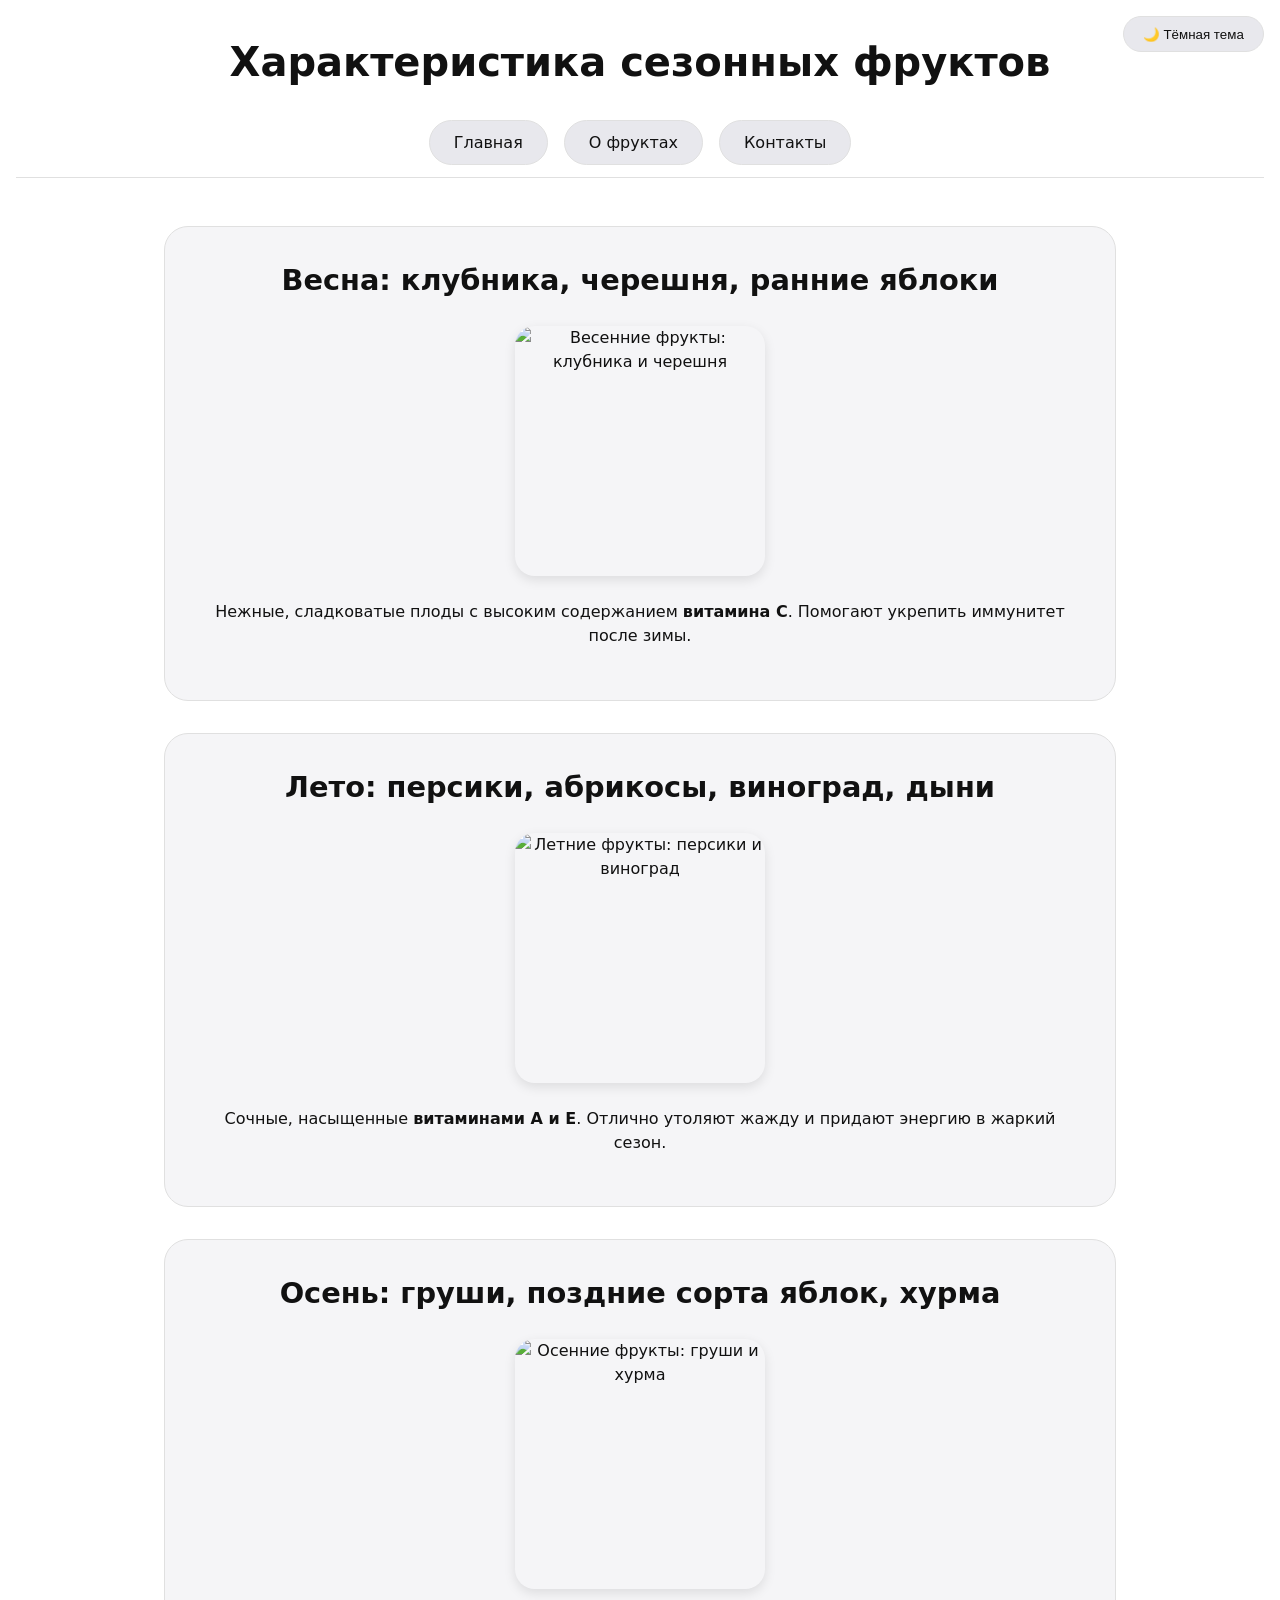
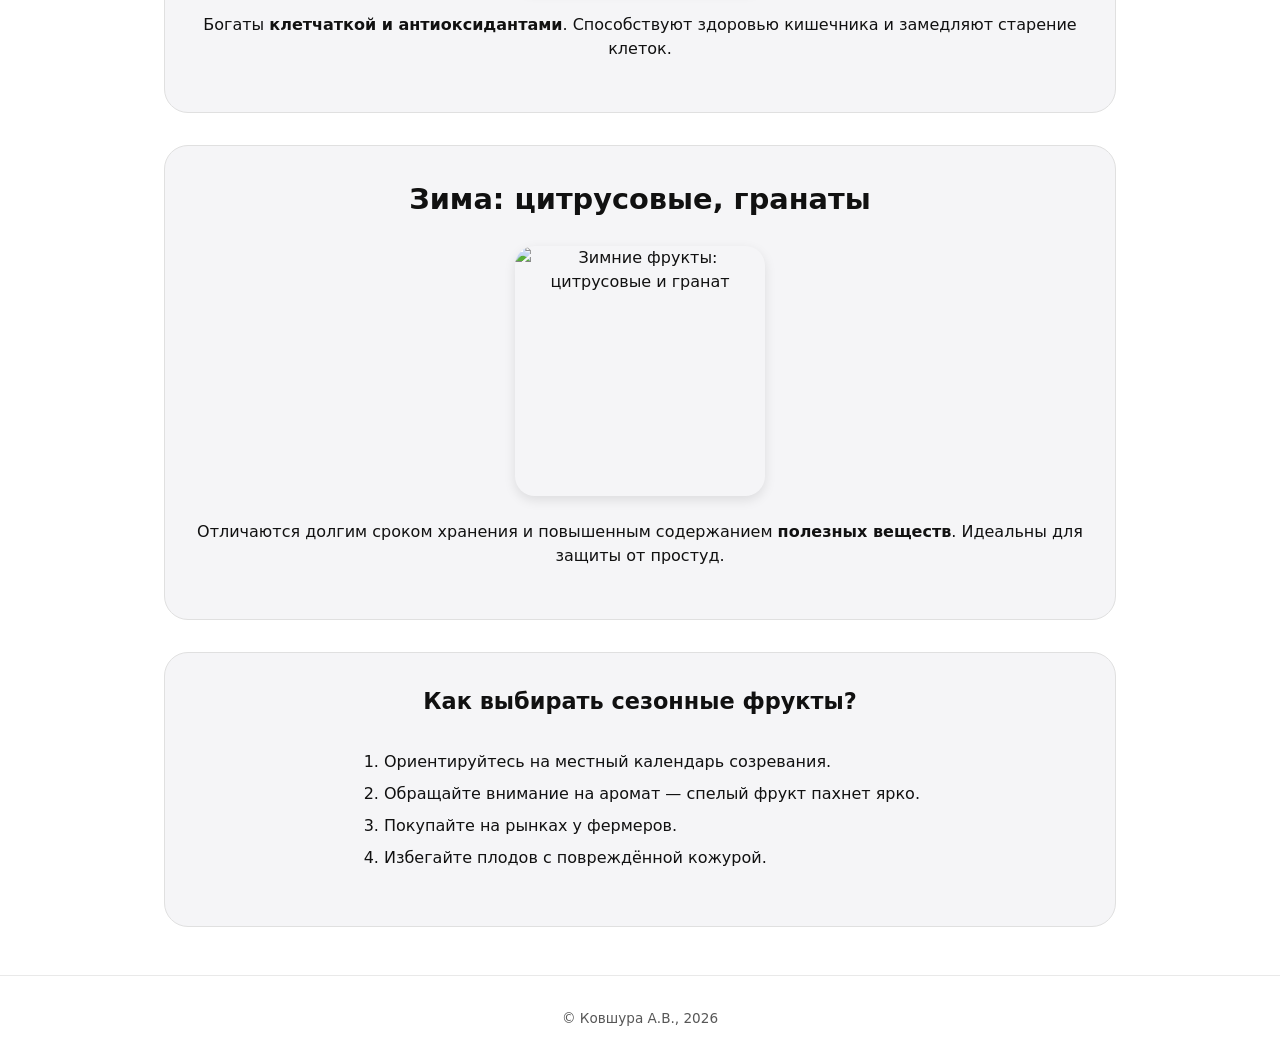
==== about.html @ 2fa9d203 "Update about.html" ====
<!DOCTYPE html>
<html lang="ru">
<head>
    <meta charset="UTF-8">
    <meta name="viewport" content="width=device-width, initial-scale=1.0">
    <title>О фруктах — Сезонные характеристики</title>
    <!-- Подключение внешних стилей -->
    <link rel="stylesheet" href="style.css">
</head>
<body>

    <div class="theme-header">
        <button id="theme-toggle" aria-label="Переключить тему">🌙 Тёмная тема</button>
    </div>

    <!-- ШАПКА САЙТА: название и навигация -->
    <header>
        <h1>Характеристика сезонных фруктов</h1>
        <!-- Горизонтальное меню навигации -->
        <nav class="nav-bar">
            <a href="index.html">Главная</a>
            <a href="about.html">О фруктах</a>
            <a href="contact.html">Контакты</a>
        </nav>
    </header>

    <!-- ОСНОВНОЙ КОНТЕНТ: сезонные описания с картинками -->
    <main>
        <!-- Раздел: Весенние фрукты -->
        <section class="card">
            <h2>Весна: клубника, черешня, ранние яблоки</h2>
            <img src="../sources/ images/fruits2.jpeg" width="250" height="250" class="content-image" alt="Весенние фрукты: клубника и черешня">
            <p>Нежные, сладковатые плоды с высоким содержанием <strong>витамина C</strong>. Помогают укрепить иммунитет после зимы.</p>
        </section>

        <!-- Раздел: Летние фрукты -->
        <section class="card">
            <h2>Лето: персики, абрикосы, виноград, дыни</h2>
            <img src="../sources/ images/fruits3.jpeg" width="250" height="250" class="content-image" alt="Летние фрукты: персики и виноград">
            <p>Сочные, насыщенные <strong>витаминами A и E</strong>. Отлично утоляют жажду и придают энергию в жаркий сезон.</p>
        </section>

        <!-- Раздел: Осенние фрукты -->
        <section class="card">
            <h2>Осень: груши, поздние сорта яблок, хурма</h2>
            <img src="../sources/ images/fruits5.jpeg" width="250" height="250" class="content-image" alt="Осенние фрукты: груши и хурма">
            <p>Богаты <strong>клетчаткой и антиоксидантами</strong>. Способствуют здоровью кишечника и замедляют старение клеток.</p>
        </section>

        <!-- Раздел: Зимние фрукты -->
        <section class="card">
            <h2>Зима: цитрусовые, гранаты</h2>
            <img src="../sources/ images/fruits4.jpeg" width="250" height="250" class="content-image" alt="Зимние фрукты: цитрусовые и гранат">
            <p>Отличаются долгим сроком хранения и повышенным содержанием <strong>полезных веществ</strong>. Идеальны для защиты от простуд.</p>
        </section>

        <!-- Раздел: нумерованный список советов -->
        <section class="card">
            <h3>Как выбирать сезонные фрукты?</h3>
            <ol>
                <li>Ориентируйтесь на местный календарь созревания.</li>
                <li>Обращайте внимание на аромат — спелый фрукт пахнет ярко.</li>
                <li>Покупайте на рынках у фермеров.</li>
                <li>Избегайте плодов с повреждённой кожурой.</li>
            </ol>
        </section>
    </main>

    <!-- ПОДВАЛ САЙТА -->
    <footer>
        <p>© Ковшура А.В., 2026</p>
    </footer>

    <script src="js/script.js" defer></script>
</body>
</html>
---- style.css ----
/* Корневые переменные для светлой темы */
:root {
  --bg-color: #ffffff;        /* Цвет фона страницы */
  --text-color: #111111;      /* Цвет текста */
  --card-bg: #f5f5f7;         /* Цвет фона карточек */
  --card-border: #e0e0e0;     /* Цвет рамок */
  --btn-bg: #e8e8ed;          /* Цвет фона кнопок */
  --btn-text: #111111;        /* Цвет текста на кнопках */
  --nav-bg: #ffffff;          /* Цвет фона меню */
  --transition: 0.3s ease;    /* Скорость плавных переходов */
  color-scheme: light;        /* Подсказка браузеру, что тема светлая */
}

/* Если в системе включена тёмная тема — автоматически меняем переменные */
@media (prefers-color-scheme: dark) {
  :root {
    --bg-color: #121212;
    --text-color: #e8e8ed;
    --card-bg: #1e1e1e;
    --card-border: #333333;
    --btn-bg: #2a2a2a;
    --btn-text: #e8e8ed;
    --nav-bg: #1a1a1a;
    color-scheme: dark;
  }
}

/* Светлая тема (когда нажали кнопку или выбрали вручную) */
[data-theme="light"] {
  --bg-color: #ffffff;
  --text-color: #111111;
  --card-bg: #f5f5f7;
  --card-border: #e0e0e0;
  --btn-bg: #e8e8ed;
  --btn-text: #111111;
  --nav-bg: #ffffff;
  color-scheme: light;
}

/* Тёмная тема (когда нажали кнопку или выбрали вручную) */
[data-theme="dark"] {
  --bg-color: #121212;
  --text-color: #e8e8ed;
  --card-bg: #1e1e1e;
  --card-border: #333333;
  --btn-bg: #2a2a2a;
  --btn-text: #e8e8ed;
  --nav-bg: #1a1a1a;
  color-scheme: dark;
}

/* Обнуляем отступы у всех элементов */
* {
  margin: 0;
  padding: 0;
  box-sizing: border-box;
}

/* Основные стили для всей страницы */
body {
  background-color: var(--bg-color);
  color: var(--text-color);
  font-family: system-ui, -apple-system, 'Segoe UI', Roboto, sans-serif;
  transition: background-color var(--transition), color var(--transition);
  line-height: 1.5;
  min-height: 100vh;
}

/* ШАПКА САЙТА — всё по центру */
header {
  text-align: center;           /* Выравниваем заголовок по центру */
  padding: 2rem 1rem 1rem;
  background-color: var(--bg-color);
}

/* Заголовок в шапке */
header h1 {
  font-size: 2.5rem;
  margin-bottom: 1rem;
  font-weight: 600;
}

/* Панель навигации (прилипает при скролле) */
.nav-bar {
  background-color: var(--nav-bg);
  border-bottom: 1px solid var(--card-border);
  padding: 0.75rem 2rem;
  display: flex;
  justify-content: center;      /* Кнопки меню по центру */
  gap: 1rem;                   /* Расстояние между кнопками */
  position: sticky;            /* Прилипает при скролле */
  top: 0;
  z-index: 100;
  backdrop-filter: blur(10px); /* Прозрачный фон с размытием */
}

/* Ссылки в навигации */
.nav-bar a {
  padding: 0.6rem 1.5rem;
  background-color: var(--btn-bg);
  color: var(--btn-text);
  border: 1px solid var(--card-border);
  border-radius: 100px;        /* Скруглённые кнопки */
  text-decoration: none;
  transition: all var(--transition);
}

/* Эффект при наведении на кнопку меню */
.nav-bar a:hover {
  transform: translateY(-2px);  /* Поднимается вверх */
  box-shadow: 0 4px 12px rgba(0, 0, 0, 0.1);
}

/* Кнопка переключения темы (плавает в правом углу) */
#theme-toggle {
  padding: 0.6rem 1.2rem;
  background-color: var(--btn-bg);
  color: var(--btn-text);
  border: 1px solid var(--card-border);
  border-radius: 100px;
  cursor: pointer;
  position: fixed;             /* Фиксированная позиция */
  top: 1rem;                   /* Отступ сверху */
  right: 1rem;                 /* Отступ справа */
  z-index: 1000;               /* Поверх всех элементов */
  backdrop-filter: blur(10px);
}

/* Основной блок с контентом */
main {
  max-width: 1000px;           /* Ограничиваем ширину */
  margin: 2rem auto;           /* Центрируем по горизонтали */
  padding: 0 1.5rem;
}

/* КАРТОЧКИ — белые блоки с информацией */
.card {
  background-color: var(--card-bg);
  border: 1px solid var(--card-border);
  border-radius: 24px;
  padding: 2rem;
  margin-bottom: 2rem;
  text-align: center;          /* Весь текст внутри по центру */
  transition: all var(--transition);
}

/* Эффект при наведении на карточку */
.card:hover {
  transform: translateY(-4px); /* Поднимается вверх */
  box-shadow: 0 12px 24px rgba(0, 0, 0, 0.1);
}

/* Заголовки внутри карточек */
.card h2, .card h3 {
  text-align: center;
  margin-bottom: 1rem;
}

/* Размер заголовка h2 внутри карточки */
.card h2 {
  font-size: 1.8rem;
}

/* Размер заголовка h3 внутри карточки */
.card h3 {
  font-size: 1.4rem;
}

/* Картинки внутри карточек */
.content-image {
  border-radius: 20px;
  display: block;
  margin: 1.5rem auto;         /* Центрируем картинку */
  transition: transform 0.3s ease;
  box-shadow: 0 4px 12px rgba(0, 0, 0, 0.1);
  max-width: 100%;             /* Не вылезает за пределы */
  height: auto;
}

/* Эффект увеличения картинки при наведении */
.content-image:hover {
  transform: scale(1.02);
}

/* Списки — выравниваем по левому краю внутри центрированной карточки */
.card ul, .card ol {
  text-align: left;
  display: inline-block;       /* Чтобы можно было центрировать блок */
  margin: 1rem auto;
  padding-left: 1.5rem;
}

/* Элементы списка */
.card li {
  margin-bottom: 0.5rem;
}

/* Абзацы внутри карточки */
.card p {
  text-align: center;
  margin-bottom: 1.2rem;
}

/* ПОДВАЛ САЙТА */
footer {
  text-align: center;
  padding: 2rem;
  margin-top: 3rem;
  border-top: 1px solid var(--card-border);
  font-size: 0.85rem;
  opacity: 0.7;
}

/* Стили для страницы КОНТАКТЫ */
.contact-info a {
  color: var(--text-color);
  text-decoration: none;
  border-bottom: 1px dashed var(--card-border);
}

/* Блок с кнопкой отправки запроса */
.request-block {
  margin-top: 1.5rem;
  padding-top: 1rem;
  border-top: 1px solid var(--card-border);
}

/* Кнопка отправки запроса */
.request-block button {
  padding: 0.8rem 1.8rem;
  background-color: var(--btn-bg);
  color: var(--btn-text);
  border: 1px solid var(--card-border);
  border-radius: 100px;
  cursor: pointer;
  transition: all var(--transition);
}

/* Эффект при наведении на кнопку */
.request-block button:hover {
  transform: translateY(-2px);
  box-shadow: 0 4px 12px rgba(0, 0, 0, 0.1);
}

/* АДАПТИВНОСТЬ ДЛЯ ТЕЛЕФОНОВ (ширина меньше 768px) */
@media (max-width: 768px) {
  /* Уменьшаем заголовок */
  header h1 {
    font-size: 1.8rem;
  }
  
  /* Уменьшаем отступы между кнопками меню */
  .nav-bar {
    gap: 0.5rem;
    padding: 0.75rem 1rem;
  }
  
  /* Уменьшаем кнопки меню */
  .nav-bar a {
    padding: 0.5rem 1rem;
    font-size: 0.85rem;
  }
  
  /* Уменьшаем отступы внутри карточек */
  .card {
    padding: 1.5rem;
  }
  
  /* Уменьшаем заголовки в карточках */
  .card h2 {
    font-size: 1.4rem;
  }
  
  /* Уменьшаем кнопку темы */
  #theme-toggle {
    padding: 0.5rem 1rem;
    font-size: 0.8rem;
  }
}
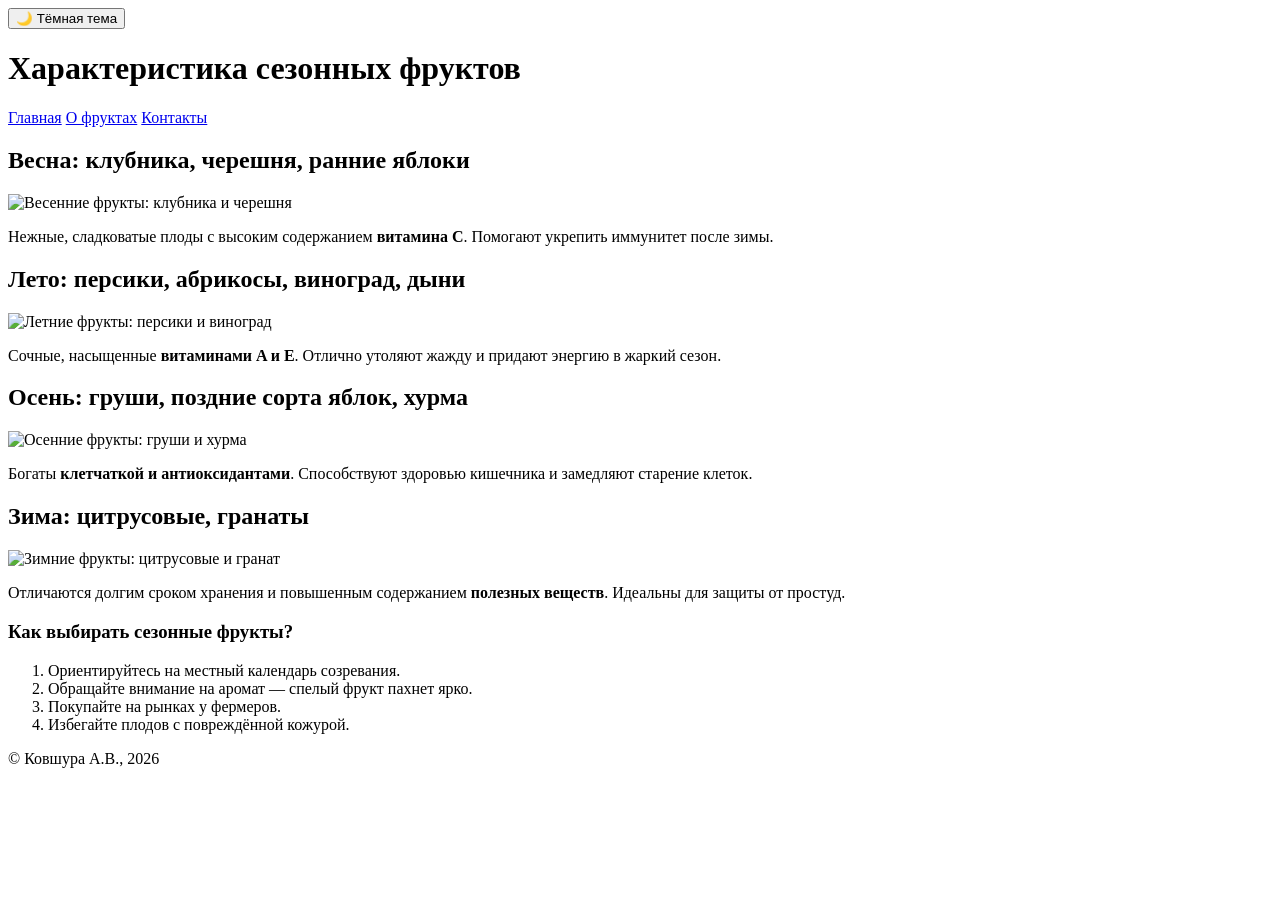
==== commit 90875473: "Update about.html" ====
--- a/about.html
+++ b/about.html
@@ -5,7 +5,7 @@
     <meta name="viewport" content="width=device-width, initial-scale=1.0">
     <title>О фруктах — Сезонные характеристики</title>
     <!-- Подключение внешних стилей -->
-    <link rel="stylesheet" href="style.css">
+    <link rel="stylesheet" href="css/style.css">
 </head>
 <body>
 
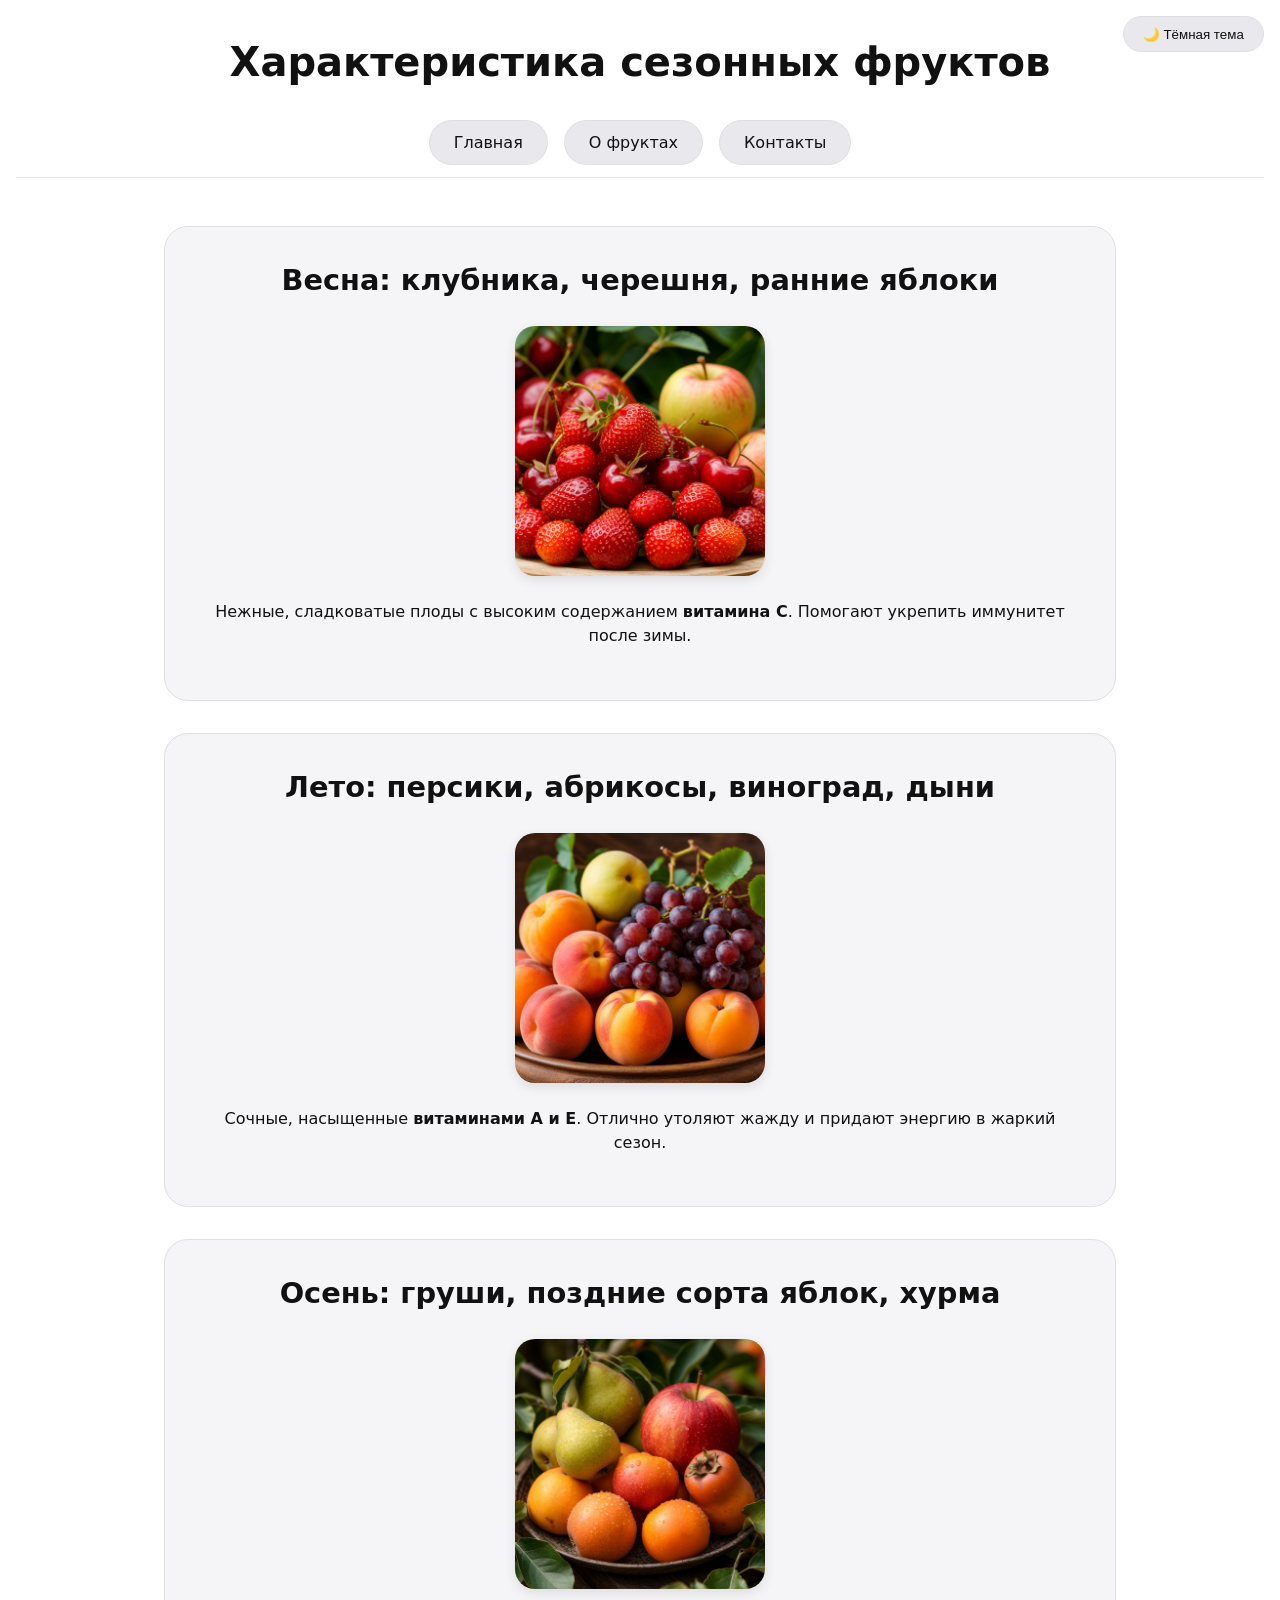
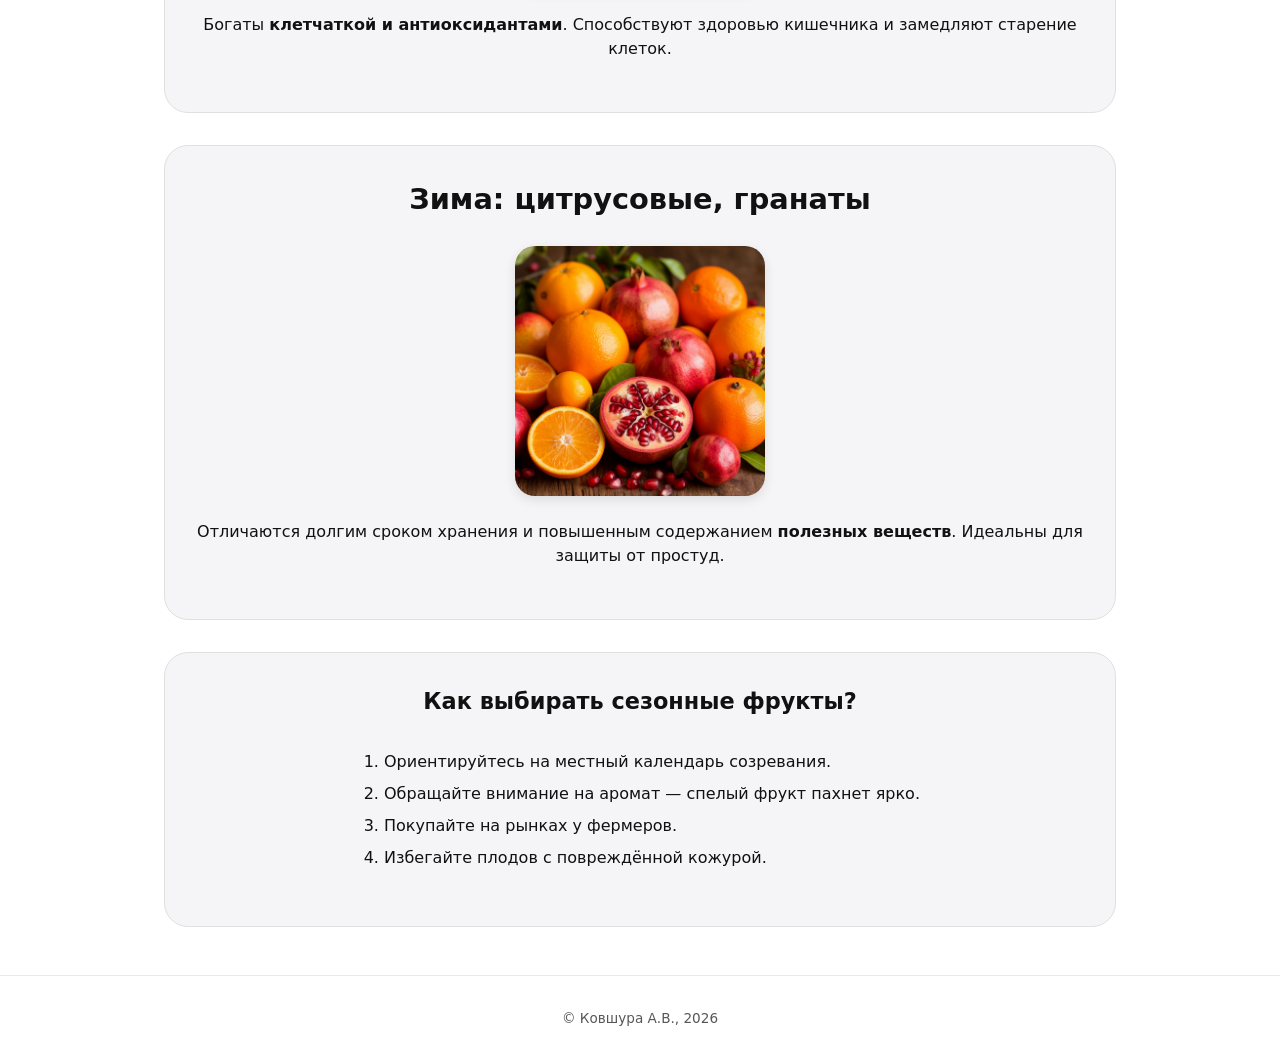
==== commit af19dd84: "Update about.html" ====
--- a/about.html
+++ b/about.html
@@ -5,7 +5,7 @@
     <meta name="viewport" content="width=device-width, initial-scale=1.0">
     <title>О фруктах — Сезонные характеристики</title>
     <!-- Подключение внешних стилей -->
-    <link rel="stylesheet" href="css/style.css">
+    <link rel="stylesheet" href="style.css">
 </head>
 <body>
 
@@ -29,28 +29,28 @@
         <!-- Раздел: Весенние фрукты -->
         <section class="card">
             <h2>Весна: клубника, черешня, ранние яблоки</h2>
-            <img src="../sources/ images/fruits2.jpeg" width="250" height="250" class="content-image" alt="Весенние фрукты: клубника и черешня">
+            <img src="fruits2.jpeg" width="250" height="250" class="content-image" alt="Весенние фрукты: клубника и черешня">
             <p>Нежные, сладковатые плоды с высоким содержанием <strong>витамина C</strong>. Помогают укрепить иммунитет после зимы.</p>
         </section>
 
         <!-- Раздел: Летние фрукты -->
         <section class="card">
             <h2>Лето: персики, абрикосы, виноград, дыни</h2>
-            <img src="../sources/ images/fruits3.jpeg" width="250" height="250" class="content-image" alt="Летние фрукты: персики и виноград">
+            <img src="fruits3.jpeg" width="250" height="250" class="content-image" alt="Летние фрукты: персики и виноград">
             <p>Сочные, насыщенные <strong>витаминами A и E</strong>. Отлично утоляют жажду и придают энергию в жаркий сезон.</p>
         </section>
 
         <!-- Раздел: Осенние фрукты -->
         <section class="card">
             <h2>Осень: груши, поздние сорта яблок, хурма</h2>
-            <img src="../sources/ images/fruits5.jpeg" width="250" height="250" class="content-image" alt="Осенние фрукты: груши и хурма">
+            <img src="fruits5.jpeg" width="250" height="250" class="content-image" alt="Осенние фрукты: груши и хурма">
             <p>Богаты <strong>клетчаткой и антиоксидантами</strong>. Способствуют здоровью кишечника и замедляют старение клеток.</p>
         </section>
 
         <!-- Раздел: Зимние фрукты -->
         <section class="card">
             <h2>Зима: цитрусовые, гранаты</h2>
-            <img src="../sources/ images/fruits4.jpeg" width="250" height="250" class="content-image" alt="Зимние фрукты: цитрусовые и гранат">
+            <img src="fruits4.jpeg" width="250" height="250" class="content-image" alt="Зимние фрукты: цитрусовые и гранат">
             <p>Отличаются долгим сроком хранения и повышенным содержанием <strong>полезных веществ</strong>. Идеальны для защиты от простуд.</p>
         </section>
 
@@ -71,6 +71,6 @@
         <p>© Ковшура А.В., 2026</p>
     </footer>
 
-    <script src="js/script.js" defer></script>
+    <script src="script.js" defer></script>
 </body>
 </html>
--- a/style.css
+++ b/style.css
@@ -0,0 +1,279 @@
+/* Корневые переменные для светлой темы */
+:root {
+  --bg-color: #ffffff;        /* Цвет фона страницы */
+  --text-color: #111111;      /* Цвет текста */
+  --card-bg: #f5f5f7;         /* Цвет фона карточек */
+  --card-border: #e0e0e0;     /* Цвет рамок */
+  --btn-bg: #e8e8ed;          /* Цвет фона кнопок */
+  --btn-text: #111111;        /* Цвет текста на кнопках */
+  --nav-bg: #ffffff;          /* Цвет фона меню */
+  --transition: 0.3s ease;    /* Скорость плавных переходов */
+  color-scheme: light;        /* Подсказка браузеру, что тема светлая */
+}
+
+/* Если в системе включена тёмная тема — автоматически меняем переменные */
+@media (prefers-color-scheme: dark) {
+  :root {
+    --bg-color: #121212;
+    --text-color: #e8e8ed;
+    --card-bg: #1e1e1e;
+    --card-border: #333333;
+    --btn-bg: #2a2a2a;
+    --btn-text: #e8e8ed;
+    --nav-bg: #1a1a1a;
+    color-scheme: dark;
+  }
+}
+
+/* Светлая тема (когда нажали кнопку или выбрали вручную) */
+[data-theme="light"] {
+  --bg-color: #ffffff;
+  --text-color: #111111;
+  --card-bg: #f5f5f7;
+  --card-border: #e0e0e0;
+  --btn-bg: #e8e8ed;
+  --btn-text: #111111;
+  --nav-bg: #ffffff;
+  color-scheme: light;
+}
+
+/* Тёмная тема (когда нажали кнопку или выбрали вручную) */
+[data-theme="dark"] {
+  --bg-color: #121212;
+  --text-color: #e8e8ed;
+  --card-bg: #1e1e1e;
+  --card-border: #333333;
+  --btn-bg: #2a2a2a;
+  --btn-text: #e8e8ed;
+  --nav-bg: #1a1a1a;
+  color-scheme: dark;
+}
+
+/* Обнуляем отступы у всех элементов */
+* {
+  margin: 0;
+  padding: 0;
+  box-sizing: border-box;
+}
+
+/* Основные стили для всей страницы */
+body {
+  background-color: var(--bg-color);
+  color: var(--text-color);
+  font-family: system-ui, -apple-system, 'Segoe UI', Roboto, sans-serif;
+  transition: background-color var(--transition), color var(--transition);
+  line-height: 1.5;
+  min-height: 100vh;
+}
+
+/* ШАПКА САЙТА — всё по центру */
+header {
+  text-align: center;           /* Выравниваем заголовок по центру */
+  padding: 2rem 1rem 1rem;
+  background-color: var(--bg-color);
+}
+
+/* Заголовок в шапке */
+header h1 {
+  font-size: 2.5rem;
+  margin-bottom: 1rem;
+  font-weight: 600;
+}
+
+/* Панель навигации (прилипает при скролле) */
+.nav-bar {
+  background-color: var(--nav-bg);
+  border-bottom: 1px solid var(--card-border);
+  padding: 0.75rem 2rem;
+  display: flex;
+  justify-content: center;      /* Кнопки меню по центру */
+  gap: 1rem;                   /* Расстояние между кнопками */
+  position: sticky;            /* Прилипает при скролле */
+  top: 0;
+  z-index: 100;
+  backdrop-filter: blur(10px); /* Прозрачный фон с размытием */
+}
+
+/* Ссылки в навигации */
+.nav-bar a {
+  padding: 0.6rem 1.5rem;
+  background-color: var(--btn-bg);
+  color: var(--btn-text);
+  border: 1px solid var(--card-border);
+  border-radius: 100px;        /* Скруглённые кнопки */
+  text-decoration: none;
+  transition: all var(--transition);
+}
+
+/* Эффект при наведении на кнопку меню */
+.nav-bar a:hover {
+  transform: translateY(-2px);  /* Поднимается вверх */
+  box-shadow: 0 4px 12px rgba(0, 0, 0, 0.1);
+}
+
+/* Кнопка переключения темы (плавает в правом углу) */
+#theme-toggle {
+  padding: 0.6rem 1.2rem;
+  background-color: var(--btn-bg);
+  color: var(--btn-text);
+  border: 1px solid var(--card-border);
+  border-radius: 100px;
+  cursor: pointer;
+  position: fixed;             /* Фиксированная позиция */
+  top: 1rem;                   /* Отступ сверху */
+  right: 1rem;                 /* Отступ справа */
+  z-index: 1000;               /* Поверх всех элементов */
+  backdrop-filter: blur(10px);
+}
+
+/* Основной блок с контентом */
+main {
+  max-width: 1000px;           /* Ограничиваем ширину */
+  margin: 2rem auto;           /* Центрируем по горизонтали */
+  padding: 0 1.5rem;
+}
+
+/* КАРТОЧКИ — белые блоки с информацией */
+.card {
+  background-color: var(--card-bg);
+  border: 1px solid var(--card-border);
+  border-radius: 24px;
+  padding: 2rem;
+  margin-bottom: 2rem;
+  text-align: center;          /* Весь текст внутри по центру */
+  transition: all var(--transition);
+}
+
+/* Эффект при наведении на карточку */
+.card:hover {
+  transform: translateY(-4px); /* Поднимается вверх */
+  box-shadow: 0 12px 24px rgba(0, 0, 0, 0.1);
+}
+
+/* Заголовки внутри карточек */
+.card h2, .card h3 {
+  text-align: center;
+  margin-bottom: 1rem;
+}
+
+/* Размер заголовка h2 внутри карточки */
+.card h2 {
+  font-size: 1.8rem;
+}
+
+/* Размер заголовка h3 внутри карточки */
+.card h3 {
+  font-size: 1.4rem;
+}
+
+/* Картинки внутри карточек */
+.content-image {
+  border-radius: 20px;
+  display: block;
+  margin: 1.5rem auto;         /* Центрируем картинку */
+  transition: transform 0.3s ease;
+  box-shadow: 0 4px 12px rgba(0, 0, 0, 0.1);
+  max-width: 100%;             /* Не вылезает за пределы */
+  height: auto;
+}
+
+/* Эффект увеличения картинки при наведении */
+.content-image:hover {
+  transform: scale(1.02);
+}
+
+/* Списки — выравниваем по левому краю внутри центрированной карточки */
+.card ul, .card ol {
+  text-align: left;
+  display: inline-block;       /* Чтобы можно было центрировать блок */
+  margin: 1rem auto;
+  padding-left: 1.5rem;
+}
+
+/* Элементы списка */
+.card li {
+  margin-bottom: 0.5rem;
+}
+
+/* Абзацы внутри карточки */
+.card p {
+  text-align: center;
+  margin-bottom: 1.2rem;
+}
+
+/* ПОДВАЛ САЙТА */
+footer {
+  text-align: center;
+  padding: 2rem;
+  margin-top: 3rem;
+  border-top: 1px solid var(--card-border);
+  font-size: 0.85rem;
+  opacity: 0.7;
+}
+
+/* Стили для страницы КОНТАКТЫ */
+.contact-info a {
+  color: var(--text-color);
+  text-decoration: none;
+  border-bottom: 1px dashed var(--card-border);
+}
+
+/* Блок с кнопкой отправки запроса */
+.request-block {
+  margin-top: 1.5rem;
+  padding-top: 1rem;
+  border-top: 1px solid var(--card-border);
+}
+
+/* Кнопка отправки запроса */
+.request-block button {
+  padding: 0.8rem 1.8rem;
+  background-color: var(--btn-bg);
+  color: var(--btn-text);
+  border: 1px solid var(--card-border);
+  border-radius: 100px;
+  cursor: pointer;
+  transition: all var(--transition);
+}
+
+/* Эффект при наведении на кнопку */
+.request-block button:hover {
+  transform: translateY(-2px);
+  box-shadow: 0 4px 12px rgba(0, 0, 0, 0.1);
+}
+
+/* АДАПТИВНОСТЬ ДЛЯ ТЕЛЕФОНОВ (ширина меньше 768px) */
+@media (max-width: 768px) {
+  /* Уменьшаем заголовок */
+  header h1 {
+    font-size: 1.8rem;
+  }
+  
+  /* Уменьшаем отступы между кнопками меню */
+  .nav-bar {
+    gap: 0.5rem;
+    padding: 0.75rem 1rem;
+  }
+  
+  /* Уменьшаем кнопки меню */
+  .nav-bar a {
+    padding: 0.5rem 1rem;
+    font-size: 0.85rem;
+  }
+  
+  /* Уменьшаем отступы внутри карточек */
+  .card {
+    padding: 1.5rem;
+  }
+  
+  /* Уменьшаем заголовки в карточках */
+  .card h2 {
+    font-size: 1.4rem;
+  }
+  
+  /* Уменьшаем кнопку темы */
+  #theme-toggle {
+    padding: 0.5rem 1rem;
+    font-size: 0.8rem;
+  }
+}
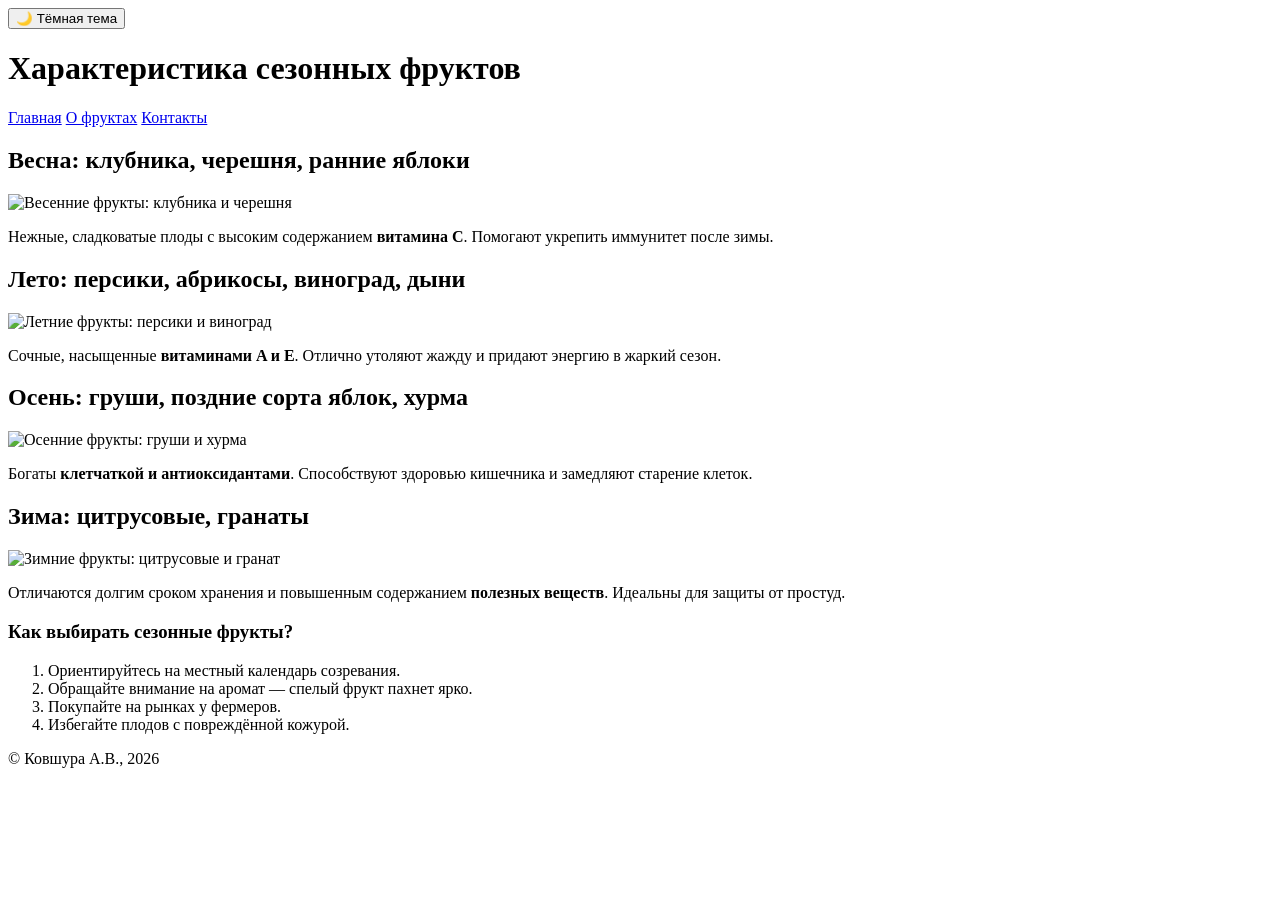
==== commit 62c1abc8: "Update about.html" ====
--- a/about.html
+++ b/about.html
@@ -5,7 +5,7 @@
     <meta name="viewport" content="width=device-width, initial-scale=1.0">
     <title>О фруктах — Сезонные характеристики</title>
     <!-- Подключение внешних стилей -->
-    <link rel="stylesheet" href="style.css">
+    <link rel="stylesheet" href="css/style.css">
 </head>
 <body>
 
@@ -29,28 +29,28 @@
         <!-- Раздел: Весенние фрукты -->
         <section class="card">
             <h2>Весна: клубника, черешня, ранние яблоки</h2>
-            <img src="fruits2.jpeg" width="250" height="250" class="content-image" alt="Весенние фрукты: клубника и черешня">
+            <img src="../sources/ images/fruits2.jpeg" width="250" height="250" class="content-image" alt="Весенние фрукты: клубника и черешня">
             <p>Нежные, сладковатые плоды с высоким содержанием <strong>витамина C</strong>. Помогают укрепить иммунитет после зимы.</p>
         </section>
 
         <!-- Раздел: Летние фрукты -->
         <section class="card">
             <h2>Лето: персики, абрикосы, виноград, дыни</h2>
-            <img src="fruits3.jpeg" width="250" height="250" class="content-image" alt="Летние фрукты: персики и виноград">
+            <img src="../sources/ images/fruits3.jpeg" width="250" height="250" class="content-image" alt="Летние фрукты: персики и виноград">
             <p>Сочные, насыщенные <strong>витаминами A и E</strong>. Отлично утоляют жажду и придают энергию в жаркий сезон.</p>
         </section>
 
         <!-- Раздел: Осенние фрукты -->
         <section class="card">
             <h2>Осень: груши, поздние сорта яблок, хурма</h2>
-            <img src="fruits5.jpeg" width="250" height="250" class="content-image" alt="Осенние фрукты: груши и хурма">
+            <img src="../sources/ images/fruits5.jpeg" width="250" height="250" class="content-image" alt="Осенние фрукты: груши и хурма">
             <p>Богаты <strong>клетчаткой и антиоксидантами</strong>. Способствуют здоровью кишечника и замедляют старение клеток.</p>
         </section>
 
         <!-- Раздел: Зимние фрукты -->
         <section class="card">
             <h2>Зима: цитрусовые, гранаты</h2>
-            <img src="fruits4.jpeg" width="250" height="250" class="content-image" alt="Зимние фрукты: цитрусовые и гранат">
+            <img src="../sources/ images/fruits4.jpeg" width="250" height="250" class="content-image" alt="Зимние фрукты: цитрусовые и гранат">
             <p>Отличаются долгим сроком хранения и повышенным содержанием <strong>полезных веществ</strong>. Идеальны для защиты от простуд.</p>
         </section>
 
@@ -71,6 +71,6 @@
         <p>© Ковшура А.В., 2026</p>
     </footer>
 
-    <script src="script.js" defer></script>
+    <script src="js/script.js" defer></script>
 </body>
 </html>
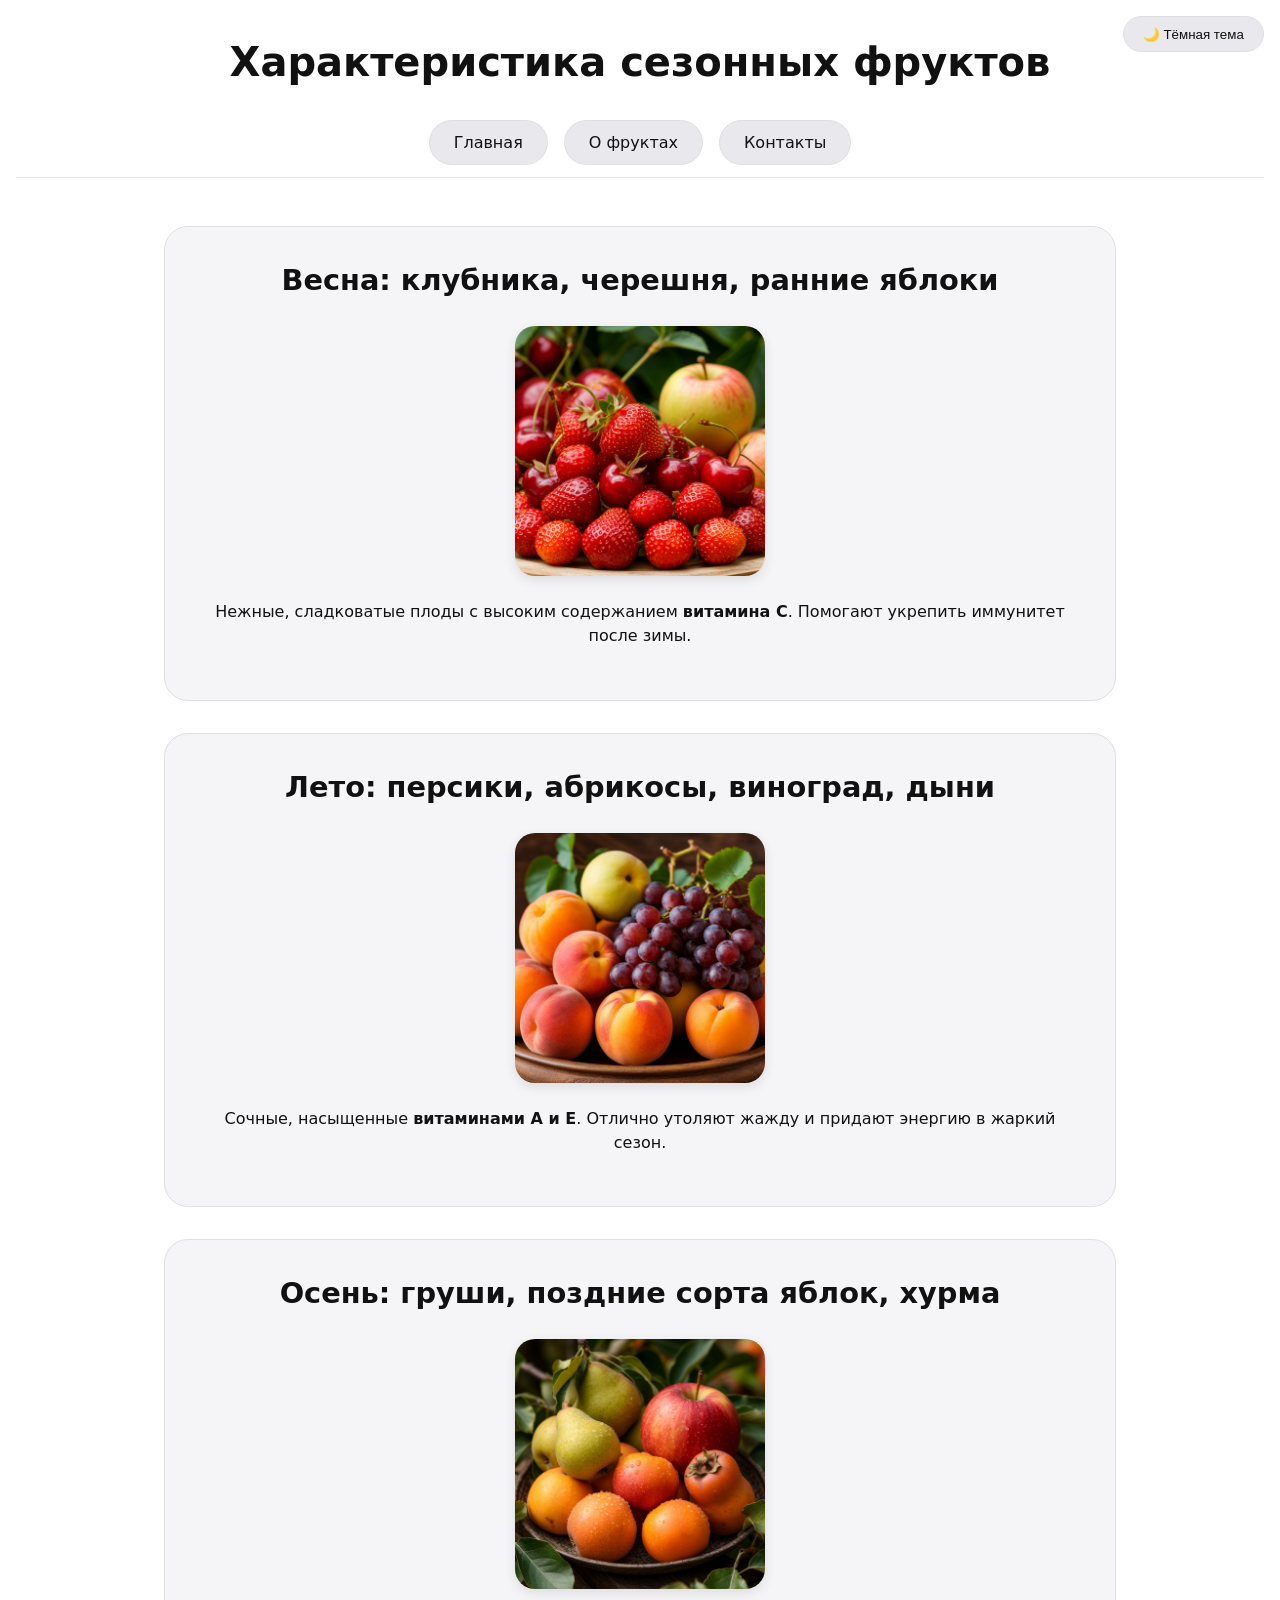
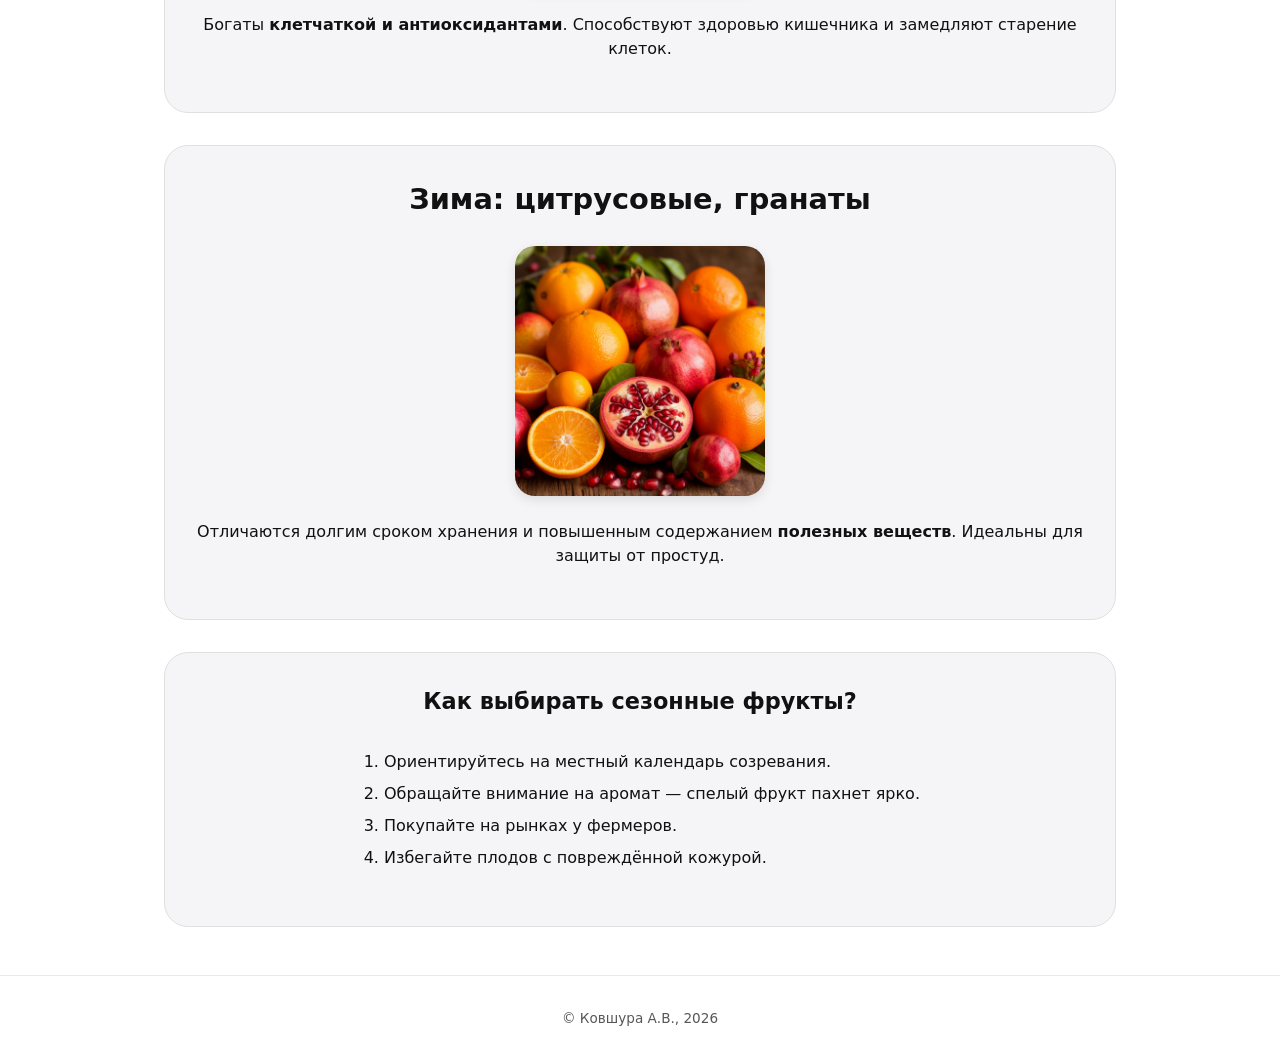
==== commit fb87cdd6: "Update about.html" ====
--- a/about.html
+++ b/about.html
@@ -5,7 +5,7 @@
     <meta name="viewport" content="width=device-width, initial-scale=1.0">
     <title>О фруктах — Сезонные характеристики</title>
     <!-- Подключение внешних стилей -->
-    <link rel="stylesheet" href="css/style.css">
+    <link rel="stylesheet" href="style.css">
 </head>
 <body>
 
@@ -29,28 +29,28 @@
         <!-- Раздел: Весенние фрукты -->
         <section class="card">
             <h2>Весна: клубника, черешня, ранние яблоки</h2>
-            <img src="../sources/ images/fruits2.jpeg" width="250" height="250" class="content-image" alt="Весенние фрукты: клубника и черешня">
+            <img src="fruits2.jpeg" width="250" height="250" class="content-image" alt="Весенние фрукты: клубника и черешня">
             <p>Нежные, сладковатые плоды с высоким содержанием <strong>витамина C</strong>. Помогают укрепить иммунитет после зимы.</p>
         </section>
 
         <!-- Раздел: Летние фрукты -->
         <section class="card">
             <h2>Лето: персики, абрикосы, виноград, дыни</h2>
-            <img src="../sources/ images/fruits3.jpeg" width="250" height="250" class="content-image" alt="Летние фрукты: персики и виноград">
+            <img src="fruits3.jpeg" width="250" height="250" class="content-image" alt="Летние фрукты: персики и виноград">
             <p>Сочные, насыщенные <strong>витаминами A и E</strong>. Отлично утоляют жажду и придают энергию в жаркий сезон.</p>
         </section>
 
         <!-- Раздел: Осенние фрукты -->
         <section class="card">
             <h2>Осень: груши, поздние сорта яблок, хурма</h2>
-            <img src="../sources/ images/fruits5.jpeg" width="250" height="250" class="content-image" alt="Осенние фрукты: груши и хурма">
+            <img src="fruits5.jpeg" width="250" height="250" class="content-image" alt="Осенние фрукты: груши и хурма">
             <p>Богаты <strong>клетчаткой и антиоксидантами</strong>. Способствуют здоровью кишечника и замедляют старение клеток.</p>
         </section>
 
         <!-- Раздел: Зимние фрукты -->
         <section class="card">
             <h2>Зима: цитрусовые, гранаты</h2>
-            <img src="../sources/ images/fruits4.jpeg" width="250" height="250" class="content-image" alt="Зимние фрукты: цитрусовые и гранат">
+            <img src="fruits4.jpeg" width="250" height="250" class="content-image" alt="Зимние фрукты: цитрусовые и гранат">
             <p>Отличаются долгим сроком хранения и повышенным содержанием <strong>полезных веществ</strong>. Идеальны для защиты от простуд.</p>
         </section>
 
@@ -71,6 +71,6 @@
         <p>© Ковшура А.В., 2026</p>
     </footer>
 
-    <script src="js/script.js" defer></script>
+    <script src="script.js" defer></script>
 </body>
 </html>
--- a/style.css
+++ b/style.css
@@ -0,0 +1,279 @@
+/* Корневые переменные для светлой темы */
+:root {
+  --bg-color: #ffffff;        /* Цвет фона страницы */
+  --text-color: #111111;      /* Цвет текста */
+  --card-bg: #f5f5f7;         /* Цвет фона карточек */
+  --card-border: #e0e0e0;     /* Цвет рамок */
+  --btn-bg: #e8e8ed;          /* Цвет фона кнопок */
+  --btn-text: #111111;        /* Цвет текста на кнопках */
+  --nav-bg: #ffffff;          /* Цвет фона меню */
+  --transition: 0.3s ease;    /* Скорость плавных переходов */
+  color-scheme: light;        /* Подсказка браузеру, что тема светлая */
+}
+
+/* Если в системе включена тёмная тема — автоматически меняем переменные */
+@media (prefers-color-scheme: dark) {
+  :root {
+    --bg-color: #121212;
+    --text-color: #e8e8ed;
+    --card-bg: #1e1e1e;
+    --card-border: #333333;
+    --btn-bg: #2a2a2a;
+    --btn-text: #e8e8ed;
+    --nav-bg: #1a1a1a;
+    color-scheme: dark;
+  }
+}
+
+/* Светлая тема (когда нажали кнопку или выбрали вручную) */
+[data-theme="light"] {
+  --bg-color: #ffffff;
+  --text-color: #111111;
+  --card-bg: #f5f5f7;
+  --card-border: #e0e0e0;
+  --btn-bg: #e8e8ed;
+  --btn-text: #111111;
+  --nav-bg: #ffffff;
+  color-scheme: light;
+}
+
+/* Тёмная тема (когда нажали кнопку или выбрали вручную) */
+[data-theme="dark"] {
+  --bg-color: #121212;
+  --text-color: #e8e8ed;
+  --card-bg: #1e1e1e;
+  --card-border: #333333;
+  --btn-bg: #2a2a2a;
+  --btn-text: #e8e8ed;
+  --nav-bg: #1a1a1a;
+  color-scheme: dark;
+}
+
+/* Обнуляем отступы у всех элементов */
+* {
+  margin: 0;
+  padding: 0;
+  box-sizing: border-box;
+}
+
+/* Основные стили для всей страницы */
+body {
+  background-color: var(--bg-color);
+  color: var(--text-color);
+  font-family: system-ui, -apple-system, 'Segoe UI', Roboto, sans-serif;
+  transition: background-color var(--transition), color var(--transition);
+  line-height: 1.5;
+  min-height: 100vh;
+}
+
+/* ШАПКА САЙТА — всё по центру */
+header {
+  text-align: center;           /* Выравниваем заголовок по центру */
+  padding: 2rem 1rem 1rem;
+  background-color: var(--bg-color);
+}
+
+/* Заголовок в шапке */
+header h1 {
+  font-size: 2.5rem;
+  margin-bottom: 1rem;
+  font-weight: 600;
+}
+
+/* Панель навигации (прилипает при скролле) */
+.nav-bar {
+  background-color: var(--nav-bg);
+  border-bottom: 1px solid var(--card-border);
+  padding: 0.75rem 2rem;
+  display: flex;
+  justify-content: center;      /* Кнопки меню по центру */
+  gap: 1rem;                   /* Расстояние между кнопками */
+  position: sticky;            /* Прилипает при скролле */
+  top: 0;
+  z-index: 100;
+  backdrop-filter: blur(10px); /* Прозрачный фон с размытием */
+}
+
+/* Ссылки в навигации */
+.nav-bar a {
+  padding: 0.6rem 1.5rem;
+  background-color: var(--btn-bg);
+  color: var(--btn-text);
+  border: 1px solid var(--card-border);
+  border-radius: 100px;        /* Скруглённые кнопки */
+  text-decoration: none;
+  transition: all var(--transition);
+}
+
+/* Эффект при наведении на кнопку меню */
+.nav-bar a:hover {
+  transform: translateY(-2px);  /* Поднимается вверх */
+  box-shadow: 0 4px 12px rgba(0, 0, 0, 0.1);
+}
+
+/* Кнопка переключения темы (плавает в правом углу) */
+#theme-toggle {
+  padding: 0.6rem 1.2rem;
+  background-color: var(--btn-bg);
+  color: var(--btn-text);
+  border: 1px solid var(--card-border);
+  border-radius: 100px;
+  cursor: pointer;
+  position: fixed;             /* Фиксированная позиция */
+  top: 1rem;                   /* Отступ сверху */
+  right: 1rem;                 /* Отступ справа */
+  z-index: 1000;               /* Поверх всех элементов */
+  backdrop-filter: blur(10px);
+}
+
+/* Основной блок с контентом */
+main {
+  max-width: 1000px;           /* Ограничиваем ширину */
+  margin: 2rem auto;           /* Центрируем по горизонтали */
+  padding: 0 1.5rem;
+}
+
+/* КАРТОЧКИ — белые блоки с информацией */
+.card {
+  background-color: var(--card-bg);
+  border: 1px solid var(--card-border);
+  border-radius: 24px;
+  padding: 2rem;
+  margin-bottom: 2rem;
+  text-align: center;          /* Весь текст внутри по центру */
+  transition: all var(--transition);
+}
+
+/* Эффект при наведении на карточку */
+.card:hover {
+  transform: translateY(-4px); /* Поднимается вверх */
+  box-shadow: 0 12px 24px rgba(0, 0, 0, 0.1);
+}
+
+/* Заголовки внутри карточек */
+.card h2, .card h3 {
+  text-align: center;
+  margin-bottom: 1rem;
+}
+
+/* Размер заголовка h2 внутри карточки */
+.card h2 {
+  font-size: 1.8rem;
+}
+
+/* Размер заголовка h3 внутри карточки */
+.card h3 {
+  font-size: 1.4rem;
+}
+
+/* Картинки внутри карточек */
+.content-image {
+  border-radius: 20px;
+  display: block;
+  margin: 1.5rem auto;         /* Центрируем картинку */
+  transition: transform 0.3s ease;
+  box-shadow: 0 4px 12px rgba(0, 0, 0, 0.1);
+  max-width: 100%;             /* Не вылезает за пределы */
+  height: auto;
+}
+
+/* Эффект увеличения картинки при наведении */
+.content-image:hover {
+  transform: scale(1.02);
+}
+
+/* Списки — выравниваем по левому краю внутри центрированной карточки */
+.card ul, .card ol {
+  text-align: left;
+  display: inline-block;       /* Чтобы можно было центрировать блок */
+  margin: 1rem auto;
+  padding-left: 1.5rem;
+}
+
+/* Элементы списка */
+.card li {
+  margin-bottom: 0.5rem;
+}
+
+/* Абзацы внутри карточки */
+.card p {
+  text-align: center;
+  margin-bottom: 1.2rem;
+}
+
+/* ПОДВАЛ САЙТА */
+footer {
+  text-align: center;
+  padding: 2rem;
+  margin-top: 3rem;
+  border-top: 1px solid var(--card-border);
+  font-size: 0.85rem;
+  opacity: 0.7;
+}
+
+/* Стили для страницы КОНТАКТЫ */
+.contact-info a {
+  color: var(--text-color);
+  text-decoration: none;
+  border-bottom: 1px dashed var(--card-border);
+}
+
+/* Блок с кнопкой отправки запроса */
+.request-block {
+  margin-top: 1.5rem;
+  padding-top: 1rem;
+  border-top: 1px solid var(--card-border);
+}
+
+/* Кнопка отправки запроса */
+.request-block button {
+  padding: 0.8rem 1.8rem;
+  background-color: var(--btn-bg);
+  color: var(--btn-text);
+  border: 1px solid var(--card-border);
+  border-radius: 100px;
+  cursor: pointer;
+  transition: all var(--transition);
+}
+
+/* Эффект при наведении на кнопку */
+.request-block button:hover {
+  transform: translateY(-2px);
+  box-shadow: 0 4px 12px rgba(0, 0, 0, 0.1);
+}
+
+/* АДАПТИВНОСТЬ ДЛЯ ТЕЛЕФОНОВ (ширина меньше 768px) */
+@media (max-width: 768px) {
+  /* Уменьшаем заголовок */
+  header h1 {
+    font-size: 1.8rem;
+  }
+  
+  /* Уменьшаем отступы между кнопками меню */
+  .nav-bar {
+    gap: 0.5rem;
+    padding: 0.75rem 1rem;
+  }
+  
+  /* Уменьшаем кнопки меню */
+  .nav-bar a {
+    padding: 0.5rem 1rem;
+    font-size: 0.85rem;
+  }
+  
+  /* Уменьшаем отступы внутри карточек */
+  .card {
+    padding: 1.5rem;
+  }
+  
+  /* Уменьшаем заголовки в карточках */
+  .card h2 {
+    font-size: 1.4rem;
+  }
+  
+  /* Уменьшаем кнопку темы */
+  #theme-toggle {
+    padding: 0.5rem 1rem;
+    font-size: 0.8rem;
+  }
+}
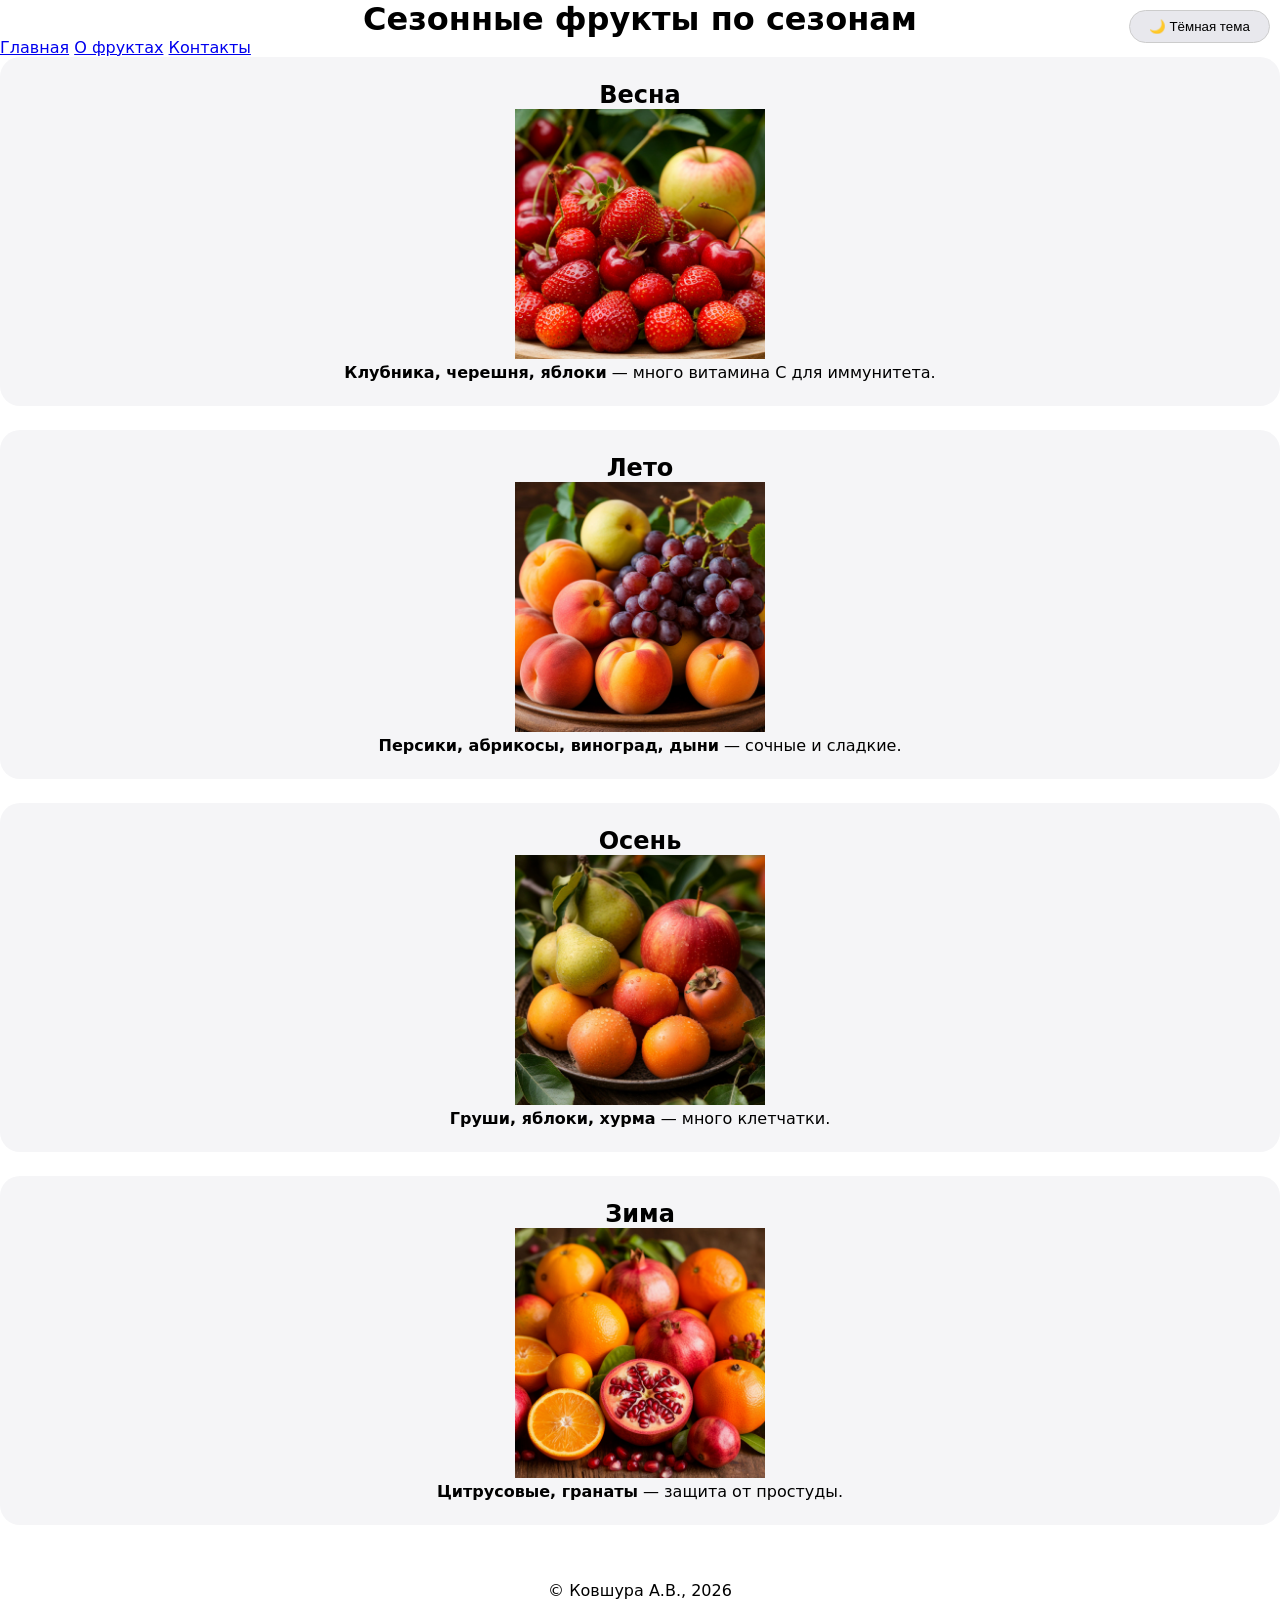
==== commit e2bcbe23: "Update about.html" ====
--- a/about.html
+++ b/about.html
@@ -2,75 +2,49 @@
 <html lang="ru">
 <head>
     <meta charset="UTF-8">
-    <meta name="viewport" content="width=device-width, initial-scale=1.0">
-    <title>О фруктах — Сезонные характеристики</title>
-    <!-- Подключение внешних стилей -->
+    <title>О фруктах</title>
     <link rel="stylesheet" href="style.css">
 </head>
 <body>
 
-    <div class="theme-header">
-        <button id="theme-toggle" aria-label="Переключить тему">🌙 Тёмная тема</button>
-    </div>
+<button id="theme-toggle" style="position:fixed;top:10px;right:10px">🌙 Тёмная</button>
 
-    <!-- ШАПКА САЙТА: название и навигация -->
-    <header>
-        <h1>Характеристика сезонных фруктов</h1>
-        <!-- Горизонтальное меню навигации -->
-        <nav class="nav-bar">
-            <a href="index.html">Главная</a>
-            <a href="about.html">О фруктах</a>
-            <a href="contact.html">Контакты</a>
-        </nav>
-    </header>
+<h1 style="text-align:center">Сезонные фрукты по сезонам</h1>
 
-    <!-- ОСНОВНОЙ КОНТЕНТ: сезонные описания с картинками -->
-    <main>
-        <!-- Раздел: Весенние фрукты -->
-        <section class="card">
-            <h2>Весна: клубника, черешня, ранние яблоки</h2>
-            <img src="fruits2.jpeg" width="250" height="250" class="content-image" alt="Весенние фрукты: клубника и черешня">
-            <p>Нежные, сладковатые плоды с высоким содержанием <strong>витамина C</strong>. Помогают укрепить иммунитет после зимы.</p>
-        </section>
+<nav>
+    <a href="index.html">Главная</a>
+    <a href="about.html">О фруктах</a>
+    <a href="contact.html">Контакты</a>
+</nav>
 
-        <!-- Раздел: Летние фрукты -->
-        <section class="card">
-            <h2>Лето: персики, абрикосы, виноград, дыни</h2>
-            <img src="fruits3.jpeg" width="250" height="250" class="content-image" alt="Летние фрукты: персики и виноград">
-            <p>Сочные, насыщенные <strong>витаминами A и E</strong>. Отлично утоляют жажду и придают энергию в жаркий сезон.</p>
-        </section>
+<div class="card">
+    <h2>Весна</h2>
+    <img src="fruits2.jpeg" width="250">
+    <p><strong>Клубника, черешня, яблоки</strong> — много витамина C для иммунитета.</p>
+</div>
 
-        <!-- Раздел: Осенние фрукты -->
-        <section class="card">
-            <h2>Осень: груши, поздние сорта яблок, хурма</h2>
-            <img src="fruits5.jpeg" width="250" height="250" class="content-image" alt="Осенние фрукты: груши и хурма">
-            <p>Богаты <strong>клетчаткой и антиоксидантами</strong>. Способствуют здоровью кишечника и замедляют старение клеток.</p>
-        </section>
+<div class="card">
+    <h2>Лето</h2>
+    <img src="fruits3.jpeg" width="250">
+    <p><strong>Персики, абрикосы, виноград, дыни</strong> — сочные и сладкие.</p>
+</div>
 
-        <!-- Раздел: Зимние фрукты -->
-        <section class="card">
-            <h2>Зима: цитрусовые, гранаты</h2>
-            <img src="fruits4.jpeg" width="250" height="250" class="content-image" alt="Зимние фрукты: цитрусовые и гранат">
-            <p>Отличаются долгим сроком хранения и повышенным содержанием <strong>полезных веществ</strong>. Идеальны для защиты от простуд.</p>
-        </section>
+<div class="card">
+    <h2>Осень</h2>
+    <img src="fruits5.jpeg" width="250">
+    <p><strong>Груши, яблоки, хурма</strong> — много клетчатки.</p>
+</div>
 
-        <!-- Раздел: нумерованный список советов -->
-        <section class="card">
-            <h3>Как выбирать сезонные фрукты?</h3>
-            <ol>
-                <li>Ориентируйтесь на местный календарь созревания.</li>
-                <li>Обращайте внимание на аромат — спелый фрукт пахнет ярко.</li>
-                <li>Покупайте на рынках у фермеров.</li>
-                <li>Избегайте плодов с повреждённой кожурой.</li>
-            </ol>
-        </section>
-    </main>
+<div class="card">
+    <h2>Зима</h2>
+    <img src="fruits4.jpeg" width="250">
+    <p><strong>Цитрусовые, гранаты</strong> — защита от простуды.</p>
+</div>
 
-    <!-- ПОДВАЛ САЙТА -->
-    <footer>
-        <p>© Ковшура А.В., 2026</p>
-    </footer>
+<footer>
+    <p>© Ковшура А.В., 2026</p>
+</footer>
 
-    <script src="script.js" defer></script>
+<script src="script.js"></script>
 </body>
 </html>
--- a/style.css
+++ b/style.css
@@ -1,279 +1,103 @@
-/* Корневые переменные для светлой темы */
-:root {
-  --bg-color: #ffffff;        /* Цвет фона страницы */
-  --text-color: #111111;      /* Цвет текста */
-  --card-bg: #f5f5f7;         /* Цвет фона карточек */
-  --card-border: #e0e0e0;     /* Цвет рамок */
-  --btn-bg: #e8e8ed;          /* Цвет фона кнопок */
-  --btn-text: #111111;        /* Цвет текста на кнопках */
-  --nav-bg: #ffffff;          /* Цвет фона меню */
-  --transition: 0.3s ease;    /* Скорость плавных переходов */
-  color-scheme: light;        /* Подсказка браузеру, что тема светлая */
-}
-
-/* Если в системе включена тёмная тема — автоматически меняем переменные */
-@media (prefers-color-scheme: dark) {
-  :root {
-    --bg-color: #121212;
-    --text-color: #e8e8ed;
-    --card-bg: #1e1e1e;
-    --card-border: #333333;
-    --btn-bg: #2a2a2a;
-    --btn-text: #e8e8ed;
-    --nav-bg: #1a1a1a;
-    color-scheme: dark;
-  }
-}
-
-/* Светлая тема (когда нажали кнопку или выбрали вручную) */
-[data-theme="light"] {
-  --bg-color: #ffffff;
-  --text-color: #111111;
-  --card-bg: #f5f5f7;
-  --card-border: #e0e0e0;
-  --btn-bg: #e8e8ed;
-  --btn-text: #111111;
-  --nav-bg: #ffffff;
-  color-scheme: light;
-}
-
-/* Тёмная тема (когда нажали кнопку или выбрали вручную) */
-[data-theme="dark"] {
-  --bg-color: #121212;
-  --text-color: #e8e8ed;
-  --card-bg: #1e1e1e;
-  --card-border: #333333;
-  --btn-bg: #2a2a2a;
-  --btn-text: #e8e8ed;
-  --nav-bg: #1a1a1a;
-  color-scheme: dark;
-}
-
-/* Обнуляем отступы у всех элементов */
 * {
   margin: 0;
   padding: 0;
   box-sizing: border-box;
 }
 
-/* Основные стили для всей страницы */
 body {
-  background-color: var(--bg-color);
-  color: var(--text-color);
-  font-family: system-ui, -apple-system, 'Segoe UI', Roboto, sans-serif;
-  transition: background-color var(--transition), color var(--transition);
-  line-height: 1.5;
-  min-height: 100vh;
+  background: white;
+  color: black;
+  font-family: system-ui, sans-serif;
 }
 
-/* ШАПКА САЙТА — всё по центру */
-header {
-  text-align: center;           /* Выравниваем заголовок по центру */
-  padding: 2rem 1rem 1rem;
-  background-color: var(--bg-color);
+@media (prefers-color-scheme: dark) {
+  body { background: #111; color: #eee; }
 }
 
-/* Заголовок в шапке */
-header h1 {
-  font-size: 2.5rem;
-  margin-bottom: 1rem;
-  font-weight: 600;
+[data-theme="dark"] {
+  background: #111;
+  color: #eee;
 }
 
-/* Панель навигации (прилипает при скролле) */
-.nav-bar {
-  background-color: var(--nav-bg);
-  border-bottom: 1px solid var(--card-border);
-  padding: 0.75rem 2rem;
-  display: flex;
-  justify-content: center;      /* Кнопки меню по центру */
-  gap: 1rem;                   /* Расстояние между кнопками */
-  position: sticky;            /* Прилипает при скролле */
-  top: 0;
-  z-index: 100;
-  backdrop-filter: blur(10px); /* Прозрачный фон с размытием */
+header, footer {
+  text-align: center;
+  padding: 2rem;
 }
 
-/* Ссылки в навигации */
-.nav-bar a {
-  padding: 0.6rem 1.5rem;
-  background-color: var(--btn-bg);
-  color: var(--btn-text);
-  border: 1px solid var(--card-border);
-  border-radius: 100px;        /* Скруглённые кнопки */
-  text-decoration: none;
-  transition: all var(--transition);
+.nav-bar {
+  display: flex;
+  justify-content: center;
+  gap: 1rem;
+  padding: 1rem;
+  position: sticky;
+  top: 0;
+  background: white;
+  border-bottom: 1px solid #ddd;
 }
 
-/* Эффект при наведении на кнопку меню */
-.nav-bar a:hover {
-  transform: translateY(-2px);  /* Поднимается вверх */
-  box-shadow: 0 4px 12px rgba(0, 0, 0, 0.1);
+@media (prefers-color-scheme: dark) {
+  .nav-bar { background: #111; border-color: #333; }
 }
 
-/* Кнопка переключения темы (плавает в правом углу) */
-#theme-toggle {
-  padding: 0.6rem 1.2rem;
-  background-color: var(--btn-bg);
-  color: var(--btn-text);
-  border: 1px solid var(--card-border);
-  border-radius: 100px;
+.nav-bar a, #theme-toggle, .request-block button {
+  padding: 0.5rem 1.2rem;
+  background: #e8e8ed;
+  color: black;
+  border: 1px solid #ccc;
+  border-radius: 50px;
+  text-decoration: none;
   cursor: pointer;
-  position: fixed;             /* Фиксированная позиция */
-  top: 1rem;                   /* Отступ сверху */
-  right: 1rem;                 /* Отступ справа */
-  z-index: 1000;               /* Поверх всех элементов */
-  backdrop-filter: blur(10px);
 }
 
-/* Основной блок с контентом */
-main {
-  max-width: 1000px;           /* Ограничиваем ширину */
-  margin: 2rem auto;           /* Центрируем по горизонтали */
-  padding: 0 1.5rem;
+@media (prefers-color-scheme: dark) {
+  .nav-bar a, #theme-toggle, .request-block button {
+    background: #2a2a2a;
+    color: #eee;
+    border-color: #555;
+  }
 }
 
-/* КАРТОЧКИ — белые блоки с информацией */
-.card {
-  background-color: var(--card-bg);
-  border: 1px solid var(--card-border);
-  border-radius: 24px;
-  padding: 2rem;
-  margin-bottom: 2rem;
-  text-align: center;          /* Весь текст внутри по центру */
-  transition: all var(--transition);
+#theme-toggle {
+  position: fixed;
+  top: 1rem;
+  right: 1rem;
 }
 
-/* Эффект при наведении на карточку */
-.card:hover {
-  transform: translateY(-4px); /* Поднимается вверх */
-  box-shadow: 0 12px 24px rgba(0, 0, 0, 0.1);
+main {
+  max-width: 900px;
+  margin: 2rem auto;
+  padding: 0 1rem;
 }
 
-/* Заголовки внутри карточек */
-.card h2, .card h3 {
+.card {
+  background: #f5f5f7;
+  border-radius: 20px;
+  padding: 1.5rem;
+  margin-bottom: 1.5rem;
   text-align: center;
-  margin-bottom: 1rem;
 }
 
-/* Размер заголовка h2 внутри карточки */
-.card h2 {
-  font-size: 1.8rem;
+@media (prefers-color-scheme: dark) {
+  .card { background: #1e1e1e; }
 }
 
-/* Размер заголовка h3 внутри карточки */
-.card h3 {
-  font-size: 1.4rem;
+.content-image {
+  max-width: 100%;
+  border-radius: 16px;
+  margin: 1rem auto;
+  display: block;
 }
 
-/* Картинки внутри карточек */
-.content-image {
-  border-radius: 20px;
-  display: block;
-  margin: 1.5rem auto;         /* Центрируем картинку */
-  transition: transform 0.3s ease;
-  box-shadow: 0 4px 12px rgba(0, 0, 0, 0.1);
-  max-width: 100%;             /* Не вылезает за пределы */
-  height: auto;
-}
-
-/* Эффект увеличения картинки при наведении */
-.content-image:hover {
-  transform: scale(1.02);
-}
-
-/* Списки — выравниваем по левому краю внутри центрированной карточки */
-.card ul, .card ol {
+ul, ol {
   text-align: left;
-  display: inline-block;       /* Чтобы можно было центрировать блок */
-  margin: 1rem auto;
+  display: inline-block;
   padding-left: 1.5rem;
 }
 
-/* Элементы списка */
-.card li {
-  margin-bottom: 0.5rem;
-}
-
-/* Абзацы внутри карточки */
-.card p {
-  text-align: center;
-  margin-bottom: 1.2rem;
-}
-
-/* ПОДВАЛ САЙТА */
-footer {
-  text-align: center;
-  padding: 2rem;
-  margin-top: 3rem;
-  border-top: 1px solid var(--card-border);
-  font-size: 0.85rem;
-  opacity: 0.7;
-}
-
-/* Стили для страницы КОНТАКТЫ */
-.contact-info a {
-  color: var(--text-color);
-  text-decoration: none;
-  border-bottom: 1px dashed var(--card-border);
-}
-
-/* Блок с кнопкой отправки запроса */
-.request-block {
-  margin-top: 1.5rem;
-  padding-top: 1rem;
-  border-top: 1px solid var(--card-border);
-}
-
-/* Кнопка отправки запроса */
-.request-block button {
-  padding: 0.8rem 1.8rem;
-  background-color: var(--btn-bg);
-  color: var(--btn-text);
-  border: 1px solid var(--card-border);
-  border-radius: 100px;
-  cursor: pointer;
-  transition: all var(--transition);
-}
-
-/* Эффект при наведении на кнопку */
-.request-block button:hover {
-  transform: translateY(-2px);
-  box-shadow: 0 4px 12px rgba(0, 0, 0, 0.1);
-}
-
-/* АДАПТИВНОСТЬ ДЛЯ ТЕЛЕФОНОВ (ширина меньше 768px) */
 @media (max-width: 768px) {
-  /* Уменьшаем заголовок */
-  header h1 {
-    font-size: 1.8rem;
-  }
-  
-  /* Уменьшаем отступы между кнопками меню */
-  .nav-bar {
-    gap: 0.5rem;
-    padding: 0.75rem 1rem;
-  }
-  
-  /* Уменьшаем кнопки меню */
-  .nav-bar a {
-    padding: 0.5rem 1rem;
-    font-size: 0.85rem;
-  }
-  
-  /* Уменьшаем отступы внутри карточек */
-  .card {
-    padding: 1.5rem;
-  }
-  
-  /* Уменьшаем заголовки в карточках */
-  .card h2 {
-    font-size: 1.4rem;
-  }
-  
-  /* Уменьшаем кнопку темы */
-  #theme-toggle {
-    padding: 0.5rem 1rem;
+  .nav-bar a, #theme-toggle, .request-block button {
+    padding: 0.4rem 0.8rem;
     font-size: 0.8rem;
   }
-}+  header h1 { font-size: 1.5rem; }
+}
